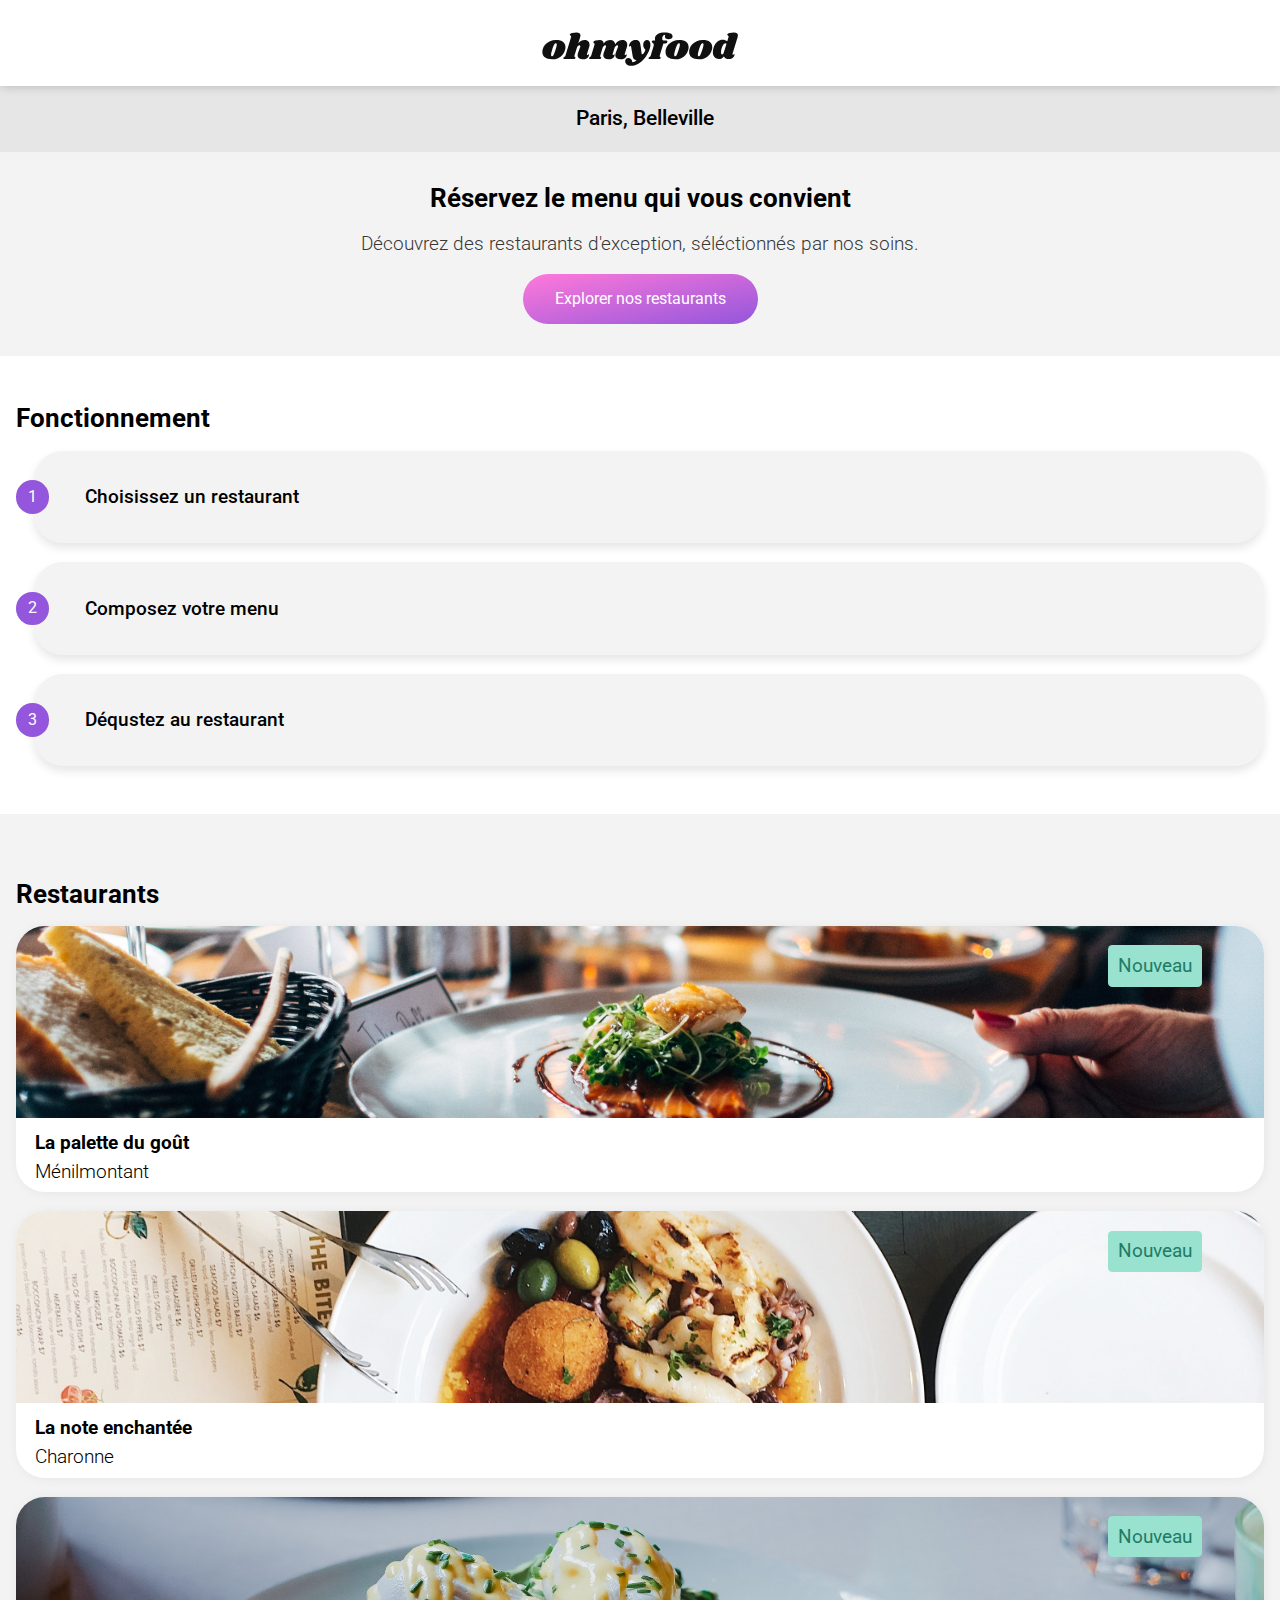
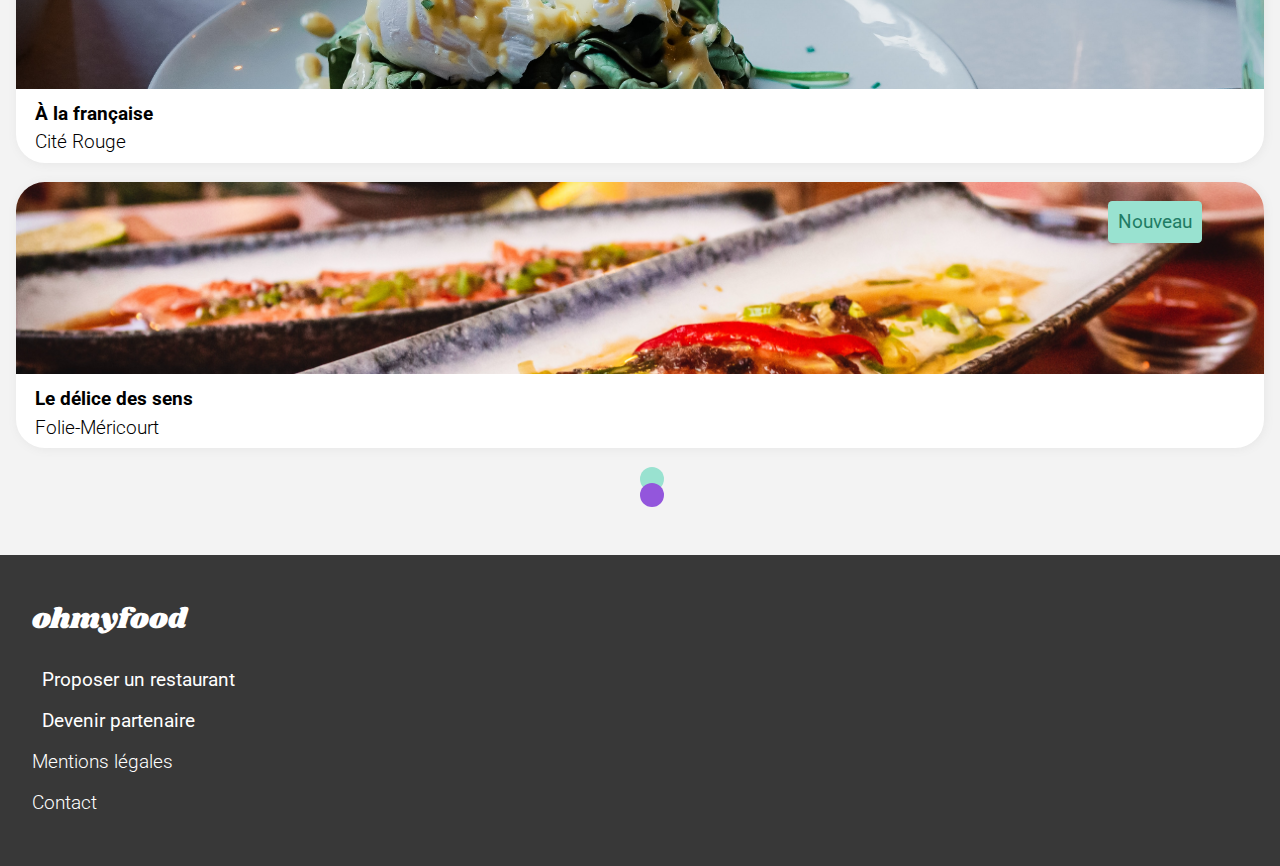
==== index.html @ eaf3c303 "initialisation du projet sur github" ====
<!DOCTYPE html>
<html lang="en">
  <head>
    <meta charset="UTF-8" />
    <meta http-equiv="X-UA-Compatible" content="IE=edge" />
    <meta name="viewport" content="width=device-width, initial-scale=1.0" />
    <title>ohmyfood</title>
    <!--==== CSS ====-->
    <link rel="stylesheet" href="./assets/css/main.css" />
    <!--==== GoogleFont ====-->
    <link
      href="https://fonts.googleapis.com/css2?family=Roboto:wght@300;400;500;700&family=Shrikhand&display=swap"
      rel="stylesheet"
    />
    <!--===== Fontawesom =====-->
    <link
      rel="stylesheet"
      href="https://use.fontawesome.com/releases/v5.15.4/css/all.css"
      integrity="sha384-DyZ88mC6Up2uqS4h/KRgHuoeGwBcD4Ng9SiP4dIRy0EXTlnuz47vAwmeGwVChigm"
      crossorigin="anonymous"
    />
  </head>
  <body>
    <header>
      <a href="index.html"
        ><img class="logo-header" src="./assets/img/ohmyfood-svg.svg" alt=""
      /></a>
    </header>
    <main class="main">
      <div class="main__location">
        <i class="fas fa-map-marker-alt"></i>
        <p>Paris, Belleville</p>
      </div>
      <div class="main__text">
        <h1>Réservez le menu qui vous convient</h1>
        <p>
          Découvrez des restaurants d'exception, séléctionnés par nos soins.
        </p>
        <button class="main__text-btn" type="button">
          Explorer nos restaurants
        </button>
      </div>
    </main>
    <section class="fonctionnement">
      <h1>Fonctionnement</h1>
      <a href="#" class="fonctionnement__lists">
        <p class="fonctionnement__lists-number">1</p>
        <div class="fonctionnement__lists-content">
          <i class="fas fa-mobile-alt"></i>
          <p>Choisissez un restaurant</p>
        </div>
      </a>
      <a href="#" class="fonctionnement__lists">
        <p class="fonctionnement__lists-number">2</p>
        <div class="fonctionnement__lists-content">
          <i class="fas fa-list-ul"></i>
          <p>Composez votre menu</p>
        </div>
      </a>
      <a href="#" class="fonctionnement__lists">
        <p class="fonctionnement__lists-number">3</p>
        <div class="fonctionnement__lists-content">
          <i class="fas fa-store"></i>
          <p>Déqustez au restaurant</p>
        </div>
      </a>
    </section>
    <section class="restaurants">
      <h1>Restaurants</h1>
      <a href="palette.html" class="restaurants__card">
        <p class="absolute">Nouveau</p>
        <img src="./assets/img/palette.jpg" alt="" />
        <div class="restaurants__card-title">
          <div class="restaurants__card-text">
            <p class="restaurant__card-title--bold">La palette du goût</p>
            <p>Ménilmontant</p>
          </div>
          <i class="far fa-heart"></i>
        </div>
      </a>
      <a href="enchantee.html" class="restaurants__card">
        <p class="absolute">Nouveau</p>
        <img src="./assets/img/enchantee.jpg" alt="" />
        <div class="restaurants__card-title">
          <div class="restaurants__card-text">
            <p class="restaurant__card-title--bold">La note enchantée</p>
            <p>Charonne</p>
          </div>
          <i class="far fa-heart"></i>
        </div>
      </a>
      <a href="francaise.html" class="restaurants__card">
        <p class="absolute">Nouveau</p>
        <img src="./assets/img/francaise.jpg" alt="" />
        <div class="restaurants__card-title">
          <div class="restaurants__card-text">
            <p class="restaurant__card-title--bold">À la française</p>
            <p>Cité Rouge</p>
          </div>
          <i class="far fa-heart"></i>
        </div>
      </a>
      <a href="delice.html" class="restaurants__card">
        <p class="absolute">Nouveau</p>
        <img src="./assets/img/delice.jpg" alt="" />
        <div class="restaurants__card-title">
          <div class="restaurants__card-text">
            <p class="restaurant__card-title--bold">Le délice des sens</p>
            <p>Folie-Méricourt</p>
          </div>
          <i class="far fa-heart"></i>
        </div>
      </a>
      <div class="loading-spinner-container">
        <div class="loading-spinner-dot1"></div>
        <div class="loading-spinner-dot2"></div>
      </div>
    </section>
    <footer>
      <!-- <img class="logo-footer" src="./img/ohmyfood-svg.svg" alt="" /> -->
      <a href="#">
        <p class="footer-logo">ohmyfood</p>
      </a>
      <ul>
        <li>
          <a href="#">
            <p><i class="fas fa-utensils"></i>Proposer un restaurant</p></a
          >
        </li>
        <li>
          <a href="#">
            <p><i class="fas fa-hands-helping"></i>Devenir partenaire</p></a
          >
        </li>
        <li>
          <a href="#"><p class="footer__light">Mentions légales</p></a>
        </li>
        <li>
          <a href="#"><p class="footer__light">Contact</p></a>
        </li>
      </ul>
    </footer>
  </body>
</html>
---- assets/css/main.css ----
/*
@include tablet {
  font-size : ...
}  
*/
/*! normalize.css v8.0.1 | MIT License | github.com/necolas/normalize.css */
/* Document
   ========================================================================== */
/**
 * 1. Correct the line height in all browsers.
 * 2. Prevent adjustments of font size after orientation changes in iOS.
 */
html {
  line-height: 1.15;
  /* 1 */
  -webkit-text-size-adjust: 100%;
  /* 2 */
  width: 100%;
  scroll-behavior: smooth;
}

/* Sections
   ========================================================================== */
/**
 * Remove the margin in all browsers.
 */
body {
  margin: 0;
  padding: 0;
  width: 100%;
  text-decoration: none;
  list-style: none;
}

/**
 * Render the `main` element consistently in IE.
 */
main {
  display: block;
}

/**
 * Correct the font size and margin on `h1` elements within `section` and
 * `article` contexts in Chrome, Firefox, and Safari.
 */
h1 {
  font-size: 1.6rem;
  font-weight: 700;
  margin: 0.67em 0;
}

p {
  font-size: 1.2rem;
}

i {
  font-size: 1.2rem;
}

/* Grouping content
   ========================================================================== */
/**
 * 1. Add the correct box sizing in Firefox.
 * 2. Show the overflow in Edge and IE.
 */
hr {
  box-sizing: content-box;
  /* 1 */
  height: 0;
  /* 1 */
  overflow: visible;
  /* 2 */
}

/**
 * 1. Correct the inheritance and scaling of font size in all browsers.
 * 2. Correct the odd `em` font sizing in all browsers.
 */
pre {
  font-family: monospace, monospace;
  /* 1 */
  font-size: 1em;
  /* 2 */
}

/* Text-level semantics
   ========================================================================== */
/**
 * Remove the gray background on active links in IE 10.
 */
a {
  background-color: transparent;
  text-decoration: none;
  list-style: none;
}

/**
 * 1. Remove the bottom border in Chrome 57-
 * 2. Add the correct text decoration in Chrome, Edge, IE, Opera, and Safari.
 */
abbr[title] {
  border-bottom: none;
  /* 1 */
  text-decoration: underline;
  /* 2 */
  text-decoration: underline dotted;
  /* 2 */
}

/**
 * Add the correct font weight in Chrome, Edge, and Safari.
 */
b,
strong {
  font-weight: bolder;
}

/**
 * 1. Correct the inheritance and scaling of font size in all browsers.
 * 2. Correct the odd `em` font sizing in all browsers.
 */
code,
kbd,
samp {
  font-family: monospace, monospace;
  /* 1 */
  font-size: 1em;
  /* 2 */
}

/**
 * Add the correct font size in all browsers.
 */
small {
  font-size: 80%;
}

/**
 * Prevent `sub` and `sup` elements from affecting the line height in
 * all browsers.
 */
sub,
sup {
  font-size: 75%;
  line-height: 0;
  position: relative;
  vertical-align: baseline;
}

sub {
  bottom: -0.25em;
}

sup {
  top: -0.5em;
}

/* Embedded content
   ========================================================================== */
/**
 * Remove the border on images inside links in IE 10.
 */
img {
  border-style: none;
  width: 100%;
}

/* Forms
   ========================================================================== */
/**
 * 1. Change the font styles in all browsers.
 * 2. Remove the margin in Firefox and Safari.
 */
button,
input,
optgroup,
select,
textarea {
  font-family: inherit;
  /* 1 */
  font-size: 100%;
  /* 1 */
  line-height: 1.15;
  /* 1 */
  margin: 0;
  /* 2 */
}

/**
 * Show the overflow in IE.
 * 1. Show the overflow in Edge.
 */
button,
input {
  /* 1 */
  overflow: visible;
}

/**
 * Remove the inheritance of text transform in Edge, Firefox, and IE.
 * 1. Remove the inheritance of text transform in Firefox.
 */
button,
select {
  /* 1 */
  text-transform: none;
}

/**
 * Correct the inability to style clickable types in iOS and Safari.
 */
button,
[type=button],
[type=reset],
[type=submit] {
  -webkit-appearance: button;
}

/**
 * Remove the inner border and padding in Firefox.
 */
button::-moz-focus-inner,
[type=button]::-moz-focus-inner,
[type=reset]::-moz-focus-inner,
[type=submit]::-moz-focus-inner {
  border-style: none;
  padding: 0;
}

/**
 * Restore the focus styles unset by the previous rule.
 */
button:-moz-focusring,
[type=button]:-moz-focusring,
[type=reset]:-moz-focusring,
[type=submit]:-moz-focusring {
  outline: 1px dotted ButtonText;
}

/**
 * Correct the padding in Firefox.
 */
fieldset {
  padding: 0.35em 0.75em 0.625em;
}

/**
 * 1. Correct the text wrapping in Edge and IE.
 * 2. Correct the color inheritance from `fieldset` elements in IE.
 * 3. Remove the padding so developers are not caught out when they zero out
 *    `fieldset` elements in all browsers.
 */
legend {
  box-sizing: border-box;
  /* 1 */
  color: inherit;
  /* 2 */
  display: table;
  /* 1 */
  max-width: 100%;
  /* 1 */
  padding: 0;
  /* 3 */
  white-space: normal;
  /* 1 */
}

/**
 * Add the correct vertical alignment in Chrome, Firefox, and Opera.
 */
progress {
  vertical-align: baseline;
}

/**
 * Remove the default vertical scrollbar in IE 10+.
 */
textarea {
  overflow: auto;
}

/**
 * 1. Add the correct box sizing in IE 10.
 * 2. Remove the padding in IE 10.
 */
[type=checkbox],
[type=radio] {
  box-sizing: border-box;
  /* 1 */
  padding: 0;
  /* 2 */
}

/**
 * Correct the cursor style of increment and decrement buttons in Chrome.
 */
[type=number]::-webkit-inner-spin-button,
[type=number]::-webkit-outer-spin-button {
  height: auto;
}

/**
 * 1. Correct the odd appearance in Chrome and Safari.
 * 2. Correct the outline style in Safari.
 */
[type=search] {
  -webkit-appearance: textfield;
  /* 1 */
  outline-offset: -2px;
  /* 2 */
}

/**
 * Remove the inner padding in Chrome and Safari on macOS.
 */
[type=search]::-webkit-search-decoration {
  -webkit-appearance: none;
}

/**
 * 1. Correct the inability to style clickable types in iOS and Safari.
 * 2. Change font properties to `inherit` in Safari.
 */
::-webkit-file-upload-button {
  -webkit-appearance: button;
  /* 1 */
  font: inherit;
  /* 2 */
}

/* Interactive
   ========================================================================== */
/*
 * Add the correct display in Edge, IE 10+, and Firefox.
 */
details {
  display: block;
}

/*
 * Add the correct display in all browsers.
 */
summary {
  display: list-item;
}

/* Misc
   ========================================================================== */
/**
 * Add the correct display in IE 10+.
 */
template {
  display: none;
}

/**
 * Add the correct display in IE 10.
 */
[hidden] {
  display: none;
}

footer {
  background-color: #383838;
  padding: 2rem;
}
footer .footer-logo {
  color: #fff;
  font-family: "Shrikhand", cursive;
  font-size: 1.8rem;
  padding: 1rem 0;
  margin: 0;
}
footer ul {
  list-style: none;
  padding-left: 0;
}
footer ul li {
  color: #fff;
  display: flex;
  align-items: center;
  margin-bottom: 1.2rem;
}
footer ul li i,
footer ul li p {
  color: #fff;
  margin: 0;
}
footer ul li i {
  margin-right: 0.6rem;
  font-size: 1rem;
}

.footer__light {
  font-weight: 300;
}

header {
  position: relative;
  text-align: center;
  padding: 2rem 0 1rem;
  box-shadow: 1px 0px 10px #b2b2b2;
  z-index: 1;
}
header img {
  width: auto;
}
header a {
  align-items: center;
}
header a i {
  float: left;
  margin: 0 1.2rem;
}

* {
  font-family: "Roboto", sans-serif;
  font-size: 1rem;
  font-weight: 400;
  color: #000;
}

.main {
  margin: 0 0 1.2rem;
}
.main__location {
  display: flex;
  background-color: #e6e6e6;
  align-items: center;
  text-align: center;
  justify-content: center;
}
.main__location i {
  font-size: 1.3rem;
  margin-right: 0.6rem;
}
.main__location p {
  font-size: 1.3rem;
  font-weight: 500;
}
.main__text {
  background-color: #f3f3f3;
  padding: 2rem;
  text-align: center;
}
.main__text h1 {
  margin: 0 2rem;
}
.main__text p {
  color: #383838;
  font-weight: 300;
}
.main__text-btn {
  background: linear-gradient(to bottom right, #ff79da, #9356dc);
  border-radius: 1.8rem;
  padding: 1rem 2rem;
  border: none;
  color: #fff;
}
.main__text-btn:hover {
  cursor: pointer;
  opacity: 0.8;
  box-shadow: 1px 1px 10px #b2b2b2;
  transition: all 0.2s ease;
}

.fonctionnement {
  margin: 3rem 1rem;
}
.fonctionnement__lists {
  display: flex;
  align-items: center;
  width: 100%;
  margin-bottom: 1.2rem;
}
.fonctionnement__lists:hover .fonctionnement__lists-content {
  transition: all 0.5s ease;
  background-color: rgba(147, 86, 220, 0.1);
}
.fonctionnement__lists:hover .fonctionnement__lists-content i {
  color: #9356dc;
  transition: all 0.5s ease;
}
.fonctionnement__lists-number {
  background-color: #9356dc;
  padding: 0.6rem;
  border-radius: 50%;
  color: #fff;
  font-size: 1rem;
  width: 0.9rem;
  height: 0.9rem;
  display: flex;
  align-items: center;
  justify-content: center;
}
.fonctionnement__lists-content {
  display: flex;
  width: 100%;
  align-items: center;
  background-color: #f3f3f3;
  box-shadow: 0px 5px 10px #e6e6e6;
  padding: 1rem 2rem;
  border-radius: 1.8rem;
  margin-left: -15px;
  z-index: -1;
}
.fonctionnement__lists-content i {
  margin-right: 1.2rem;
  color: #838383;
}
.fonctionnement__lists-content p {
  font-weight: 500;
}

.restaurants {
  background-color: #f3f3f3;
  padding: 3rem 1rem;
}
.restaurants__card {
  position: relative;
  background-color: #fff;
  border-radius: 1.8rem;
  display: inline-block;
  margin-bottom: 1.2rem;
  box-shadow: 1px 1px 10px #e6e6e6;
  width: 100%;
}
.restaurants__card img {
  border-radius: 1.8rem 1.8rem 0 0;
  height: 12rem;
  width: 100%;
  object-fit: cover;
}
.restaurants__card .absolute {
  position: absolute;
  right: 5%;
  background-color: #99e2d0;
  color: #1f7c65;
  padding: 0.6rem;
  border-radius: 0.2666666667rem;
}
.restaurants__card:hover {
  box-shadow: 1px 1px 10px #b2b2b2;
  transition: all 0.5s ease;
}
.restaurants__card-title {
  display: flex;
  align-items: center;
  justify-content: space-between;
  margin: 0 1.2rem;
}
.restaurants__card-title p {
  margin: 0.4rem 0 0.6rem;
  font-weight: 300;
}
.restaurants__card-title i {
  color: #383838;
  -webkit-transition: all ease 0.5s;
  -moz-transition: all ease 0.5s;
  transition: all ease 0.5s;
  box-shadow: inset 0 0 0 0 linear-gradient(to top, #ff79da 10%, #9356dc 90%);
  font-size: 1.3rem;
}

.loading-spinner-container {
  margin: auto;
  width: 40px;
  height: 40px;
  position: relative;
  text-align: center;
  justify-content: center;
  -webkit-animation: sk-rotate 2s infinite linear;
  animation: sk-rotate 2s infinite linear;
}

.loading-spinner-dot1,
.loading-spinner-dot2 {
  width: 60%;
  height: 60%;
  display: inline-block;
  position: absolute;
  top: 0;
  border-radius: 100%;
  -webkit-animation: sk-bouce 2s infinite ease-in-out;
  animation: sk-bounce 2s infinite ease-in-out;
}

.loading-spinner-dot1 {
  background-color: #99e2d0;
}

.loading-spinner-dot2 {
  background-color: #9356dc;
  top: auto;
  bottom: 0;
  -webkit-animation-delay: -1s;
  animation-delay: -1s;
}

@-webkit-keyframes sk-rotate {
  100% {
    -webkit-transform: rotate(360deg);
  }
}
@keyframes sk-rotate {
  100% {
    transform: rotate(360deg);
    -webkit-transform: rotate(360deg);
  }
}
@-webkit-keyframes sk-bounce {
  0%, 100% {
    -webkit-transform: scale(0);
  }
  50% {
    -webkit-transform: scale(1);
  }
}
@keyframes sk-bounce {
  0%, 100% {
    transform: scale(0);
    -webkit-transform: scale(0);
  }
  50% {
    transform: scale(1);
    -webkit-transform: scale(1);
  }
}
.restaurants > .restaurants__card > .restaurants__card-title > .restaurants__card-text > .restaurant__card-title--bold {
  font-weight: 700;
  margin: 0.6rem 0 0;
}

.main-img {
  position: relative;
  z-index: -1;
  object-fit: cover;
  height: 270px;
  object-position: 0% 100%;
}

#enchantee-img {
  object-position: 0% 45%;
}

.menu {
  margin-top: -50px;
  background-color: #f3f3f3;
  border-radius: 50px 50px 0 0;
  padding: 0.6rem;
}
.menu__title {
  display: flex;
  align-items: center;
  justify-content: space-between;
  margin: 0 1rem;
}
.menu__title h1 {
  font-family: "Shrikhand", cursive;
  font-size: 1.8rem;
}
.menu__title i {
  font-size: 1.3rem;
}
.menu__card-title {
  font-size: 1.2rem;
  font-weight: 300;
  margin: 1rem 0;
  border-bottom: 4px solid #99e2d0;
  padding-bottom: 0.4rem;
  width: 65px;
}

.menu__card-list {
  margin-bottom: 3rem;
}
.menu__card-list a {
  background-color: #fff;
  display: inline-block;
  box-shadow: 1px 1px 10px #e6e6e6;
  margin-bottom: 1.2rem;
  display: flex;
  align-items: last baseline;
  justify-content: space-between;
  padding: 0.6rem 1.2rem 0.6rem 0.6rem;
  border-radius: 20px;
}
.menu__card-list a:hover {
  box-shadow: 1px 1px 10px #b2b2b2;
  transition: all 0.5s ease-in;
}
.menu__card-list a .price {
  font-size: 1.1rem;
  font-weight: 700;
}
.menu__card-list a .menu__card-list-text p {
  margin: 0.4rem 0 0 0;
}
.menu__card-list a .menu__card-list-text .strong {
  font-weight: 500;
}
.menu__card-list a .menu__card-list-text .light {
  font-weight: 300;
  font-size: 1.1rem;
}
.menu__card-list a p {
  margin: 0.6rem 0;
}

.menu form {
  display: flex;
  justify-content: center;
  text-align: center;
  margin: 1.2rem 0;
}
.menu form button {
  background: linear-gradient(to bottom right, #ff79da, #9356dc);
  border-radius: 1.8rem;
  padding: 1rem 2rem;
  border: none;
  color: #fff;
}
.menu form button:hover {
  cursor: pointer;
  opacity: 0.8;
  box-shadow: 1px 1px 10px #b2b2b2;
  transition: all 0.2s ease;
}

/*# sourceMappingURL=main.css.map */
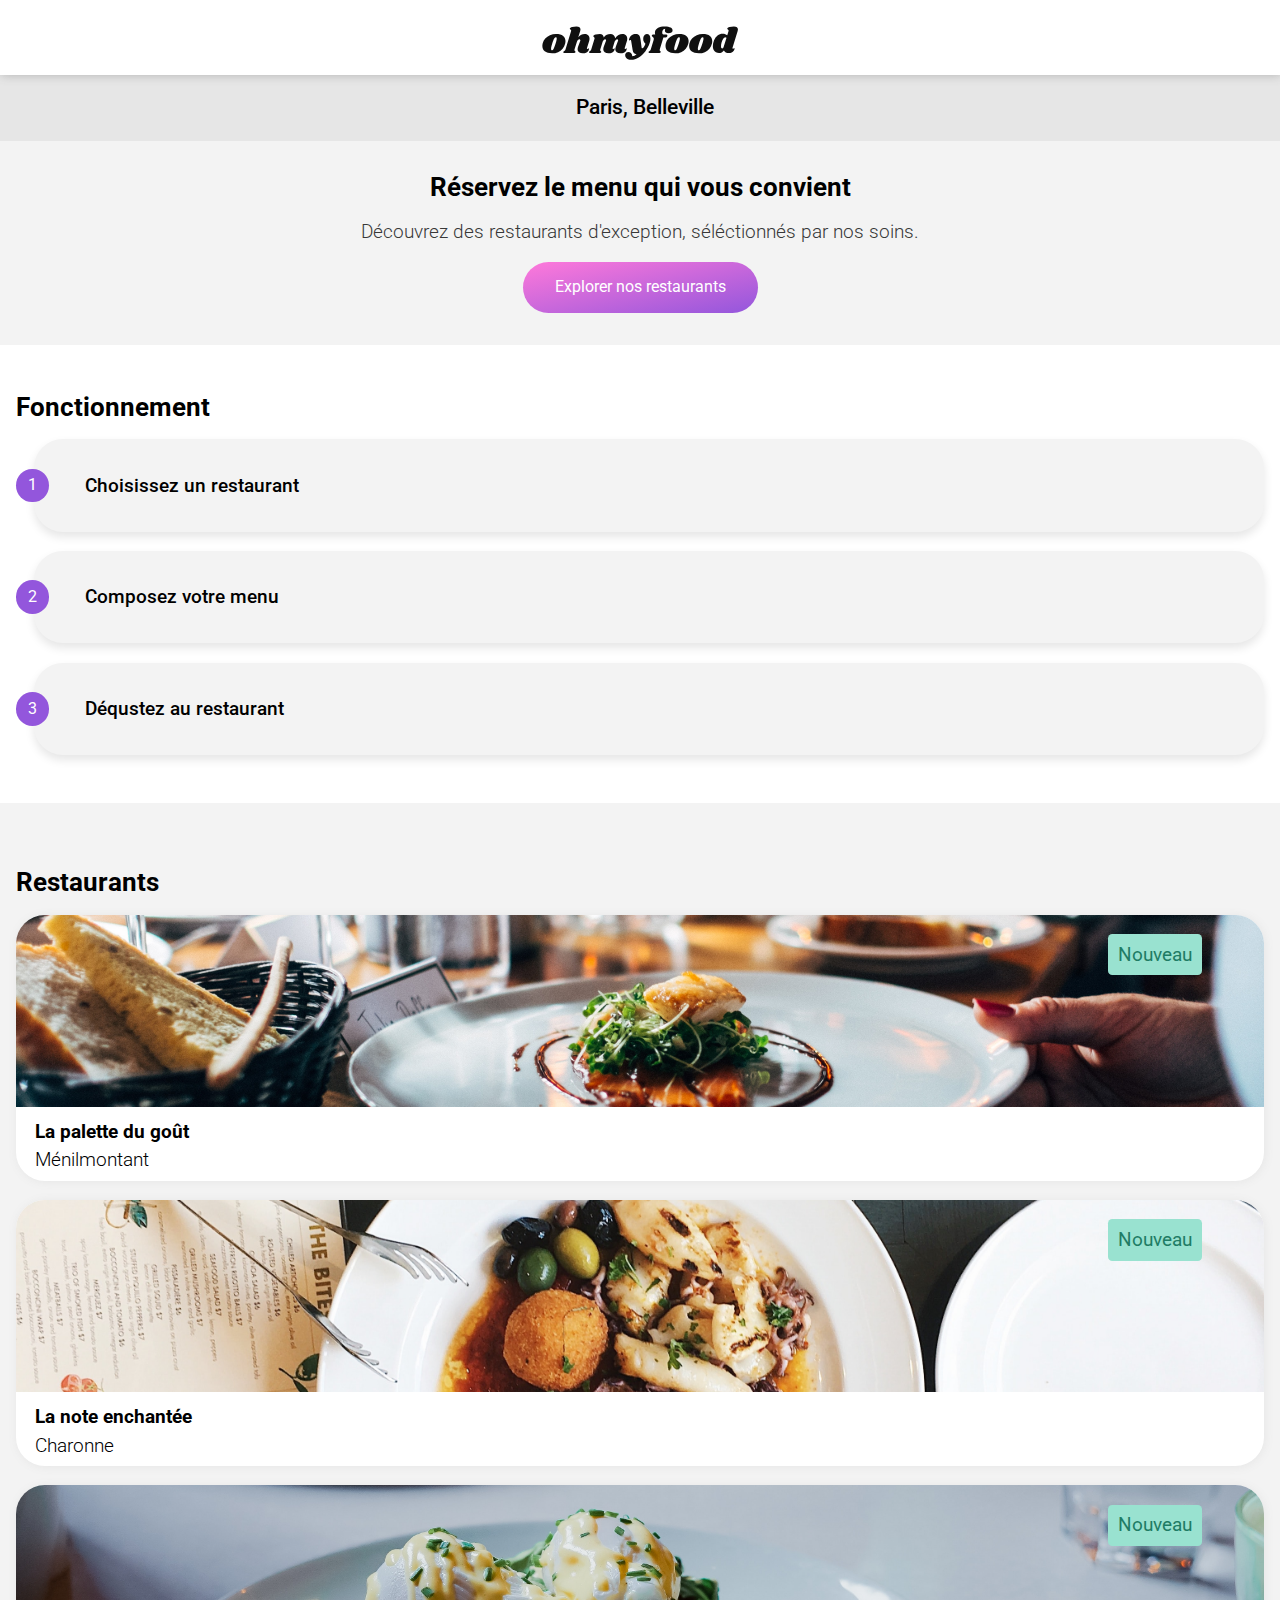
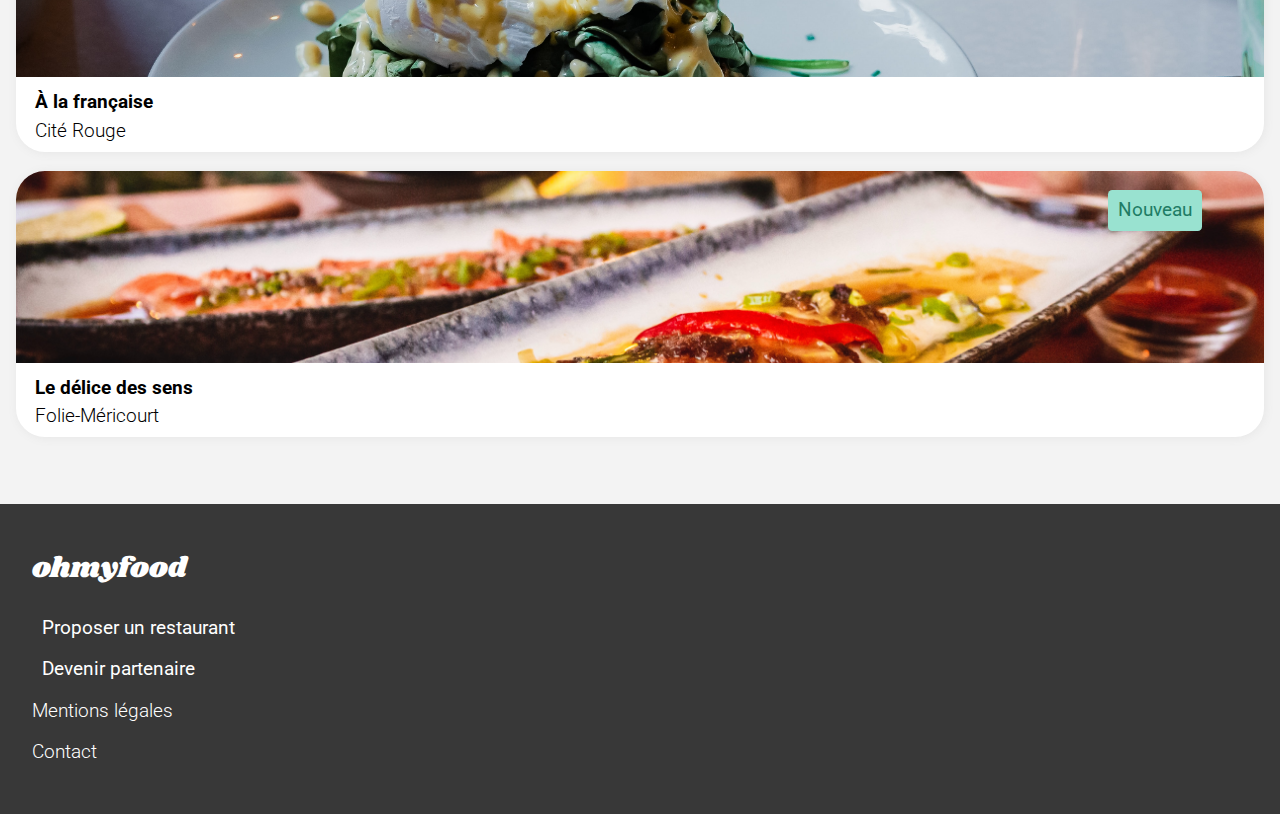
==== commit 411cc9a2: "added loading-spinner and animation" ====
--- a/index.html
+++ b/index.html
@@ -21,124 +21,139 @@
     />
   </head>
   <body>
-    <header>
-      <a href="index.html"
-        ><img class="logo-header" src="./assets/img/ohmyfood-svg.svg" alt=""
-      /></a>
-    </header>
-    <main class="main">
-      <div class="main__location">
-        <i class="fas fa-map-marker-alt"></i>
-        <p>Paris, Belleville</p>
+    <!-- <div class="loading-spinner-none"> -->
+    <!-- </div> -->
+    <div class="loading-spinner">
+      <div class="loading-spinner-wrapper">
+        <div class="loading-spinner-container">
+          <div class="loading-spinner-dot1"></div>
+          <div class="loading-spinner-dot2"></div>
+        </div>
       </div>
-      <div class="main__text">
-        <h1>Réservez le menu qui vous convient</h1>
-        <p>
-          Découvrez des restaurants d'exception, séléctionnés par nos soins.
-        </p>
-        <button class="main__text-btn" type="button">
-          Explorer nos restaurants
-        </button>
-      </div>
-    </main>
-    <section class="fonctionnement">
-      <h1>Fonctionnement</h1>
-      <a href="#" class="fonctionnement__lists">
-        <p class="fonctionnement__lists-number">1</p>
-        <div class="fonctionnement__lists-content">
-          <i class="fas fa-mobile-alt"></i>
-          <p>Choisissez un restaurant</p>
+      <header>
+        <a href="index.html" class="header__logo">
+          <img src="./assets/img/ohmyfood-svg.svg" alt="" />
+        </a>
+      </header>
+      <main class="main">
+        <div class="main__location">
+          <i class="fas fa-map-marker-alt"></i>
+          <p>Paris, Belleville</p>
         </div>
-      </a>
-      <a href="#" class="fonctionnement__lists">
-        <p class="fonctionnement__lists-number">2</p>
-        <div class="fonctionnement__lists-content">
-          <i class="fas fa-list-ul"></i>
-          <p>Composez votre menu</p>
+        <div class="main__text">
+          <h1>Réservez le menu qui vous convient</h1>
+          <p>
+            Découvrez des restaurants d'exception, séléctionnés par nos soins.
+          </p>
+          <button class="main__text-btn" type="button">
+            Explorer nos restaurants
+          </button>
         </div>
-      </a>
-      <a href="#" class="fonctionnement__lists">
-        <p class="fonctionnement__lists-number">3</p>
-        <div class="fonctionnement__lists-content">
-          <i class="fas fa-store"></i>
-          <p>Déqustez au restaurant</p>
-        </div>
-      </a>
-    </section>
-    <section class="restaurants">
-      <h1>Restaurants</h1>
-      <a href="palette.html" class="restaurants__card">
-        <p class="absolute">Nouveau</p>
-        <img src="./assets/img/palette.jpg" alt="" />
-        <div class="restaurants__card-title">
-          <div class="restaurants__card-text">
-            <p class="restaurant__card-title--bold">La palette du goût</p>
-            <p>Ménilmontant</p>
+      </main>
+      <section class="fonctionnement">
+        <h1>Fonctionnement</h1>
+        <a href="#" class="fonctionnement__lists">
+          <p class="fonctionnement__lists-number">1</p>
+          <div class="fonctionnement__lists-content">
+            <i class="fas fa-mobile-alt"></i>
+            <p>Choisissez un restaurant</p>
           </div>
-          <i class="far fa-heart"></i>
-        </div>
-      </a>
-      <a href="enchantee.html" class="restaurants__card">
-        <p class="absolute">Nouveau</p>
-        <img src="./assets/img/enchantee.jpg" alt="" />
-        <div class="restaurants__card-title">
-          <div class="restaurants__card-text">
-            <p class="restaurant__card-title--bold">La note enchantée</p>
-            <p>Charonne</p>
+        </a>
+        <a href="#" class="fonctionnement__lists">
+          <p class="fonctionnement__lists-number">2</p>
+          <div class="fonctionnement__lists-content">
+            <i class="fas fa-list-ul"></i>
+            <p>Composez votre menu</p>
           </div>
-          <i class="far fa-heart"></i>
-        </div>
-      </a>
-      <a href="francaise.html" class="restaurants__card">
-        <p class="absolute">Nouveau</p>
-        <img src="./assets/img/francaise.jpg" alt="" />
-        <div class="restaurants__card-title">
-          <div class="restaurants__card-text">
-            <p class="restaurant__card-title--bold">À la française</p>
-            <p>Cité Rouge</p>
+        </a>
+        <a href="#" class="fonctionnement__lists">
+          <p class="fonctionnement__lists-number">3</p>
+          <div class="fonctionnement__lists-content">
+            <i class="fas fa-store"></i>
+            <p>Déqustez au restaurant</p>
           </div>
-          <i class="far fa-heart"></i>
-        </div>
-      </a>
-      <a href="delice.html" class="restaurants__card">
-        <p class="absolute">Nouveau</p>
-        <img src="./assets/img/delice.jpg" alt="" />
-        <div class="restaurants__card-title">
-          <div class="restaurants__card-text">
-            <p class="restaurant__card-title--bold">Le délice des sens</p>
-            <p>Folie-Méricourt</p>
+        </a>
+      </section>
+      <section class="restaurants">
+        <h1>Restaurants</h1>
+        <a href="palette.html" class="restaurants__card">
+          <p class="absolute">Nouveau</p>
+          <img src="./assets/img/palette.jpg" alt="" />
+          <div class="restaurants__card-title">
+            <div class="restaurants__card-text">
+              <p class="restaurant__card-title--bold">La palette du goût</p>
+              <p>Ménilmontant</p>
+            </div>
+            <button class="icon-heart">
+              <i class="far fa-heart empty"></i>
+              <i class="fas fa-heart full"></i>
+              <!-- <img
+                src="./assets/icons/heart-regular.svg"
+                class="empty"
+                alt=""
+              />
+              <img src="./assets/icons/heart-solid.svg" class="full" alt="" /> -->
+            </button>
           </div>
-          <i class="far fa-heart"></i>
-        </div>
-      </a>
-      <div class="loading-spinner-container">
-        <div class="loading-spinner-dot1"></div>
-        <div class="loading-spinner-dot2"></div>
-      </div>
-    </section>
-    <footer>
-      <!-- <img class="logo-footer" src="./img/ohmyfood-svg.svg" alt="" /> -->
-      <a href="#">
-        <p class="footer-logo">ohmyfood</p>
-      </a>
-      <ul>
-        <li>
-          <a href="#">
-            <p><i class="fas fa-utensils"></i>Proposer un restaurant</p></a
-          >
-        </li>
-        <li>
-          <a href="#">
-            <p><i class="fas fa-hands-helping"></i>Devenir partenaire</p></a
-          >
-        </li>
-        <li>
-          <a href="#"><p class="footer__light">Mentions légales</p></a>
-        </li>
-        <li>
-          <a href="#"><p class="footer__light">Contact</p></a>
-        </li>
-      </ul>
-    </footer>
+        </a>
+        <a href="enchantee.html" class="restaurants__card">
+          <p class="absolute">Nouveau</p>
+          <img src="./assets/img/enchantee.jpg" alt="" />
+          <div class="restaurants__card-title">
+            <div class="restaurants__card-text">
+              <p class="restaurant__card-title--bold">La note enchantée</p>
+              <p>Charonne</p>
+            </div>
+            <i class="far fa-heart"></i>
+          </div>
+        </a>
+        <a href="francaise.html" class="restaurants__card">
+          <p class="absolute">Nouveau</p>
+          <img src="./assets/img/francaise.jpg" alt="" />
+          <div class="restaurants__card-title">
+            <div class="restaurants__card-text">
+              <p class="restaurant__card-title--bold">À la française</p>
+              <p>Cité Rouge</p>
+            </div>
+            <i class="far fa-heart"></i>
+          </div>
+        </a>
+        <a href="delice.html" class="restaurants__card">
+          <p class="absolute">Nouveau</p>
+          <img src="./assets/img/delice.jpg" alt="" />
+          <div class="restaurants__card-title">
+            <div class="restaurants__card-text">
+              <p class="restaurant__card-title--bold">Le délice des sens</p>
+              <p>Folie-Méricourt</p>
+            </div>
+            <i class="far fa-heart"></i>
+          </div>
+        </a>
+      </section>
+      <footer>
+        <!-- <img class="logo-footer" src="./img/ohmyfood-svg.svg" alt="" /> -->
+        <a href="#">
+          <p class="footer-logo">ohmyfood</p>
+        </a>
+        <ul>
+          <li>
+            <a href="#">
+              <p><i class="fas fa-utensils"></i>Proposer un restaurant</p></a
+            >
+          </li>
+          <li>
+            <a href="#">
+              <p><i class="fas fa-hands-helping"></i>Devenir partenaire</p></a
+            >
+          </li>
+          <li>
+            <a href="#"><p class="footer__light">Mentions légales</p></a>
+          </li>
+          <li>
+            <a href="#"><p class="footer__light">Contact</p></a>
+          </li>
+        </ul>
+      </footer>
+    </div>
   </body>
 </html>
--- a/assets/css/main.css
+++ b/assets/css/main.css
@@ -3,6 +3,13 @@
   font-size : ...
 }  
 */
+* {
+  font-family: "Roboto", sans-serif;
+  font-size: 1rem;
+  font-weight: 400;
+  color: #000;
+}
+
 /*! normalize.css v8.0.1 | MIT License | github.com/necolas/normalize.css */
 /* Document
    ========================================================================== */
@@ -396,32 +403,136 @@
 }
 
 header {
+  display: flex;
   position: relative;
-  text-align: center;
+  justify-content: center;
+  align-items: center;
   padding: 2rem 0 1rem;
   box-shadow: 1px 0px 10px #b2b2b2;
-  z-index: 1;
+  height: 27px;
+}
+header .header__logo {
+  position: absolute;
 }
 header img {
   width: auto;
 }
 header a {
-  align-items: center;
-}
-header a i {
-  float: left;
   margin: 0 1.2rem;
 }
-
-* {
-  font-family: "Roboto", sans-serif;
-  font-size: 1rem;
-  font-weight: 400;
-  color: #000;
-}
-
+header .header-icon {
+  position: absolute;
+  margin-right: 92vw;
+}
+
+.loading-spinner {
+  height: 100vh;
+  width: 100vw;
+  background: rgba(0, 0, 0, 0);
+  animation: 3s none opacity-bg;
+  position: absolute;
+}
+
+@keyframes opacity-bg {
+  5%, 50%, 80% {
+    background: rgba(0, 0, 0, 0.4);
+    overflow: hidden;
+  }
+  0%, 100% {
+    background: rgba(0, 0, 0, 0);
+  }
+}
+.loading-spinner-wrapper {
+  display: flex;
+  justify-content: center;
+}
+
+.loading-spinner-container {
+  margin: auto;
+  width: 40px;
+  height: 40px;
+  top: 50%;
+  position: absolute;
+  display: flex;
+  text-align: center;
+  justify-content: center;
+  align-items: center;
+  -webkit-animation: 3s none sk-rotate;
+  animation: 3s none sk-rotate, 3s none opacity-spinner;
+  opacity: 0;
+}
+
+@keyframes opacity-spinner {
+  0%, 50%, 80% {
+    opacity: 1;
+  }
+  100% {
+    opacity: 0;
+  }
+}
+.loading-spinner-dot1,
+.loading-spinner-dot2 {
+  width: 60%;
+  height: 60%;
+  display: inline-block;
+  position: absolute;
+  top: 0;
+  border-radius: 100%;
+  -webkit-animation: 2s ease-in-out infinite sk-bouce;
+  animation: 2s ease-in-out infinite sk-bounce;
+}
+
+.loading-spinner-dot1 {
+  background-color: #99e2d0;
+}
+
+.loading-spinner-dot2 {
+  background-color: #9356dc;
+  top: auto;
+  bottom: 0;
+  -webkit-animation-delay: -1s;
+  animation-delay: -1s;
+}
+
+@-webkit-keyframes sk-rotate {
+  100% {
+    -webkit-transform: rotate(360deg);
+  }
+}
+@keyframes sk-rotate {
+  100% {
+    transform: rotate(360deg);
+    -webkit-transform: rotate(360deg);
+  }
+}
+@-webkit-keyframes sk-bounce {
+  0%, 100% {
+    -webkit-transform: scale(0);
+  }
+  50% {
+    -webkit-transform: scale(1);
+  }
+}
+@keyframes sk-bounce {
+  0%, 100% {
+    transform: scale(0);
+    -webkit-transform: scale(0);
+  }
+  50% {
+    transform: scale(1);
+    -webkit-transform: scale(1);
+  }
+}
+@keyframes z-index {
+  0%, 50%, 85% {
+    position: relative;
+    z-index: -1;
+  }
+}
 .main {
   margin: 0 0 1.2rem;
+  display: inline;
+  animation: z-index 3s;
 }
 .main__location {
   display: flex;
@@ -466,6 +577,7 @@
 
 .fonctionnement {
   margin: 3rem 1rem;
+  animation: z-index 3s;
 }
 .fonctionnement__lists {
   display: flex;
@@ -486,6 +598,7 @@
   padding: 0.6rem;
   border-radius: 50%;
   color: #fff;
+  z-index: 0;
   font-size: 1rem;
   width: 0.9rem;
   height: 0.9rem;
@@ -502,7 +615,6 @@
   padding: 1rem 2rem;
   border-radius: 1.8rem;
   margin-left: -15px;
-  z-index: -1;
 }
 .fonctionnement__lists-content i {
   margin-right: 1.2rem;
@@ -515,6 +627,8 @@
 .restaurants {
   background-color: #f3f3f3;
   padding: 3rem 1rem;
+  position: relative;
+  z-index: -1;
 }
 .restaurants__card {
   position: relative;
@@ -543,6 +657,7 @@
   box-shadow: 1px 1px 10px #b2b2b2;
   transition: all 0.5s ease;
 }
+
 .restaurants__card-title {
   display: flex;
   align-items: center;
@@ -553,77 +668,52 @@
   margin: 0.4rem 0 0.6rem;
   font-weight: 300;
 }
-.restaurants__card-title i {
-  color: #383838;
-  -webkit-transition: all ease 0.5s;
-  -moz-transition: all ease 0.5s;
-  transition: all ease 0.5s;
-  box-shadow: inset 0 0 0 0 linear-gradient(to top, #ff79da 10%, #9356dc 90%);
+.restaurants__card-title button {
+  border: none;
+  background: none;
+  width: 3rem;
+  height: 3rem;
+  cursor: pointer;
+}
+.restaurants__card-title button i {
   font-size: 1.3rem;
 }
-
-.loading-spinner-container {
-  margin: auto;
-  width: 40px;
-  height: 40px;
-  position: relative;
-  text-align: center;
-  justify-content: center;
-  -webkit-animation: sk-rotate 2s infinite linear;
-  animation: sk-rotate 2s infinite linear;
-}
-
-.loading-spinner-dot1,
-.loading-spinner-dot2 {
-  width: 60%;
-  height: 60%;
-  display: inline-block;
-  position: absolute;
-  top: 0;
-  border-radius: 100%;
-  -webkit-animation: sk-bouce 2s infinite ease-in-out;
-  animation: sk-bounce 2s infinite ease-in-out;
-}
-
-.loading-spinner-dot1 {
-  background-color: #99e2d0;
-}
-
-.loading-spinner-dot2 {
-  background-color: #9356dc;
-  top: auto;
-  bottom: 0;
-  -webkit-animation-delay: -1s;
-  animation-delay: -1s;
-}
-
-@-webkit-keyframes sk-rotate {
+.restaurants__card-title button .full,
+.restaurants__card-title button .empty {
+  width: 1.3rem;
+  height: 1.3rem;
+  border-radius: 0;
+}
+.restaurants__card-title button .full {
+  display: none;
+  background: linear-gradient(to top, #ff79da, #9356dc);
+  background-clip: text;
+}
+.restaurants__card-title button:hover .empty {
+  display: none;
+}
+.restaurants__card-title button:hover > .full {
+  display: inline;
+  animation: fill-icon 0.5s ease-in;
+}
+
+@keyframes fill-icon-translate {
+  0% {
+    background: linear-gradient(to top, #ff79da, #9356dc);
+    background-clip: text;
+  }
   100% {
-    -webkit-transform: rotate(360deg);
-  }
-}
-@keyframes sk-rotate {
-  100% {
-    transform: rotate(360deg);
-    -webkit-transform: rotate(360deg);
-  }
-}
-@-webkit-keyframes sk-bounce {
-  0%, 100% {
-    -webkit-transform: scale(0);
-  }
-  50% {
-    -webkit-transform: scale(1);
-  }
-}
-@keyframes sk-bounce {
-  0%, 100% {
-    transform: scale(0);
-    -webkit-transform: scale(0);
-  }
-  50% {
-    transform: scale(1);
-    -webkit-transform: scale(1);
+    background: linear-gradient(to top, #ff79da, #9356dc);
+    background-clip: text;
+  }
+}
+@keyframes fill-icon {
+  0% {
+    color: transparent;
+  }
+  80%, 100% {
+    background: linear-gradient(to top, #ff79da, #9356dc);
+    background-clip: text;
   }
 }
 .restaurants > .restaurants__card > .restaurants__card-title > .restaurants__card-text > .restaurant__card-title--bold {
@@ -647,7 +737,7 @@
   margin-top: -50px;
   background-color: #f3f3f3;
   border-radius: 50px 50px 0 0;
-  padding: 0.6rem;
+  padding: 1.2rem;
 }
 .menu__title {
   display: flex;
@@ -670,29 +760,85 @@
   padding-bottom: 0.4rem;
   width: 65px;
 }
+.menu__card-list {
+  width: 100%;
+}
 
 .menu__card-list {
   margin-bottom: 3rem;
 }
+.menu__card-list-text {
+  width: 71vw;
+}
+.menu__card-list-text p {
+  overflow: hidden;
+  text-overflow: ellipsis;
+  white-space: nowrap;
+}
 .menu__card-list a {
   background-color: #fff;
-  display: inline-block;
   box-shadow: 1px 1px 10px #e6e6e6;
   margin-bottom: 1.2rem;
   display: flex;
-  align-items: last baseline;
   justify-content: space-between;
-  padding: 0.6rem 1.2rem 0.6rem 0.6rem;
+  align-items: center;
   border-radius: 20px;
+}
+.menu__card-list a .juscon {
+  justify-content: space-between;
+  display: flex;
+  align-items: center;
+  width: 100%;
+}
+.menu__card-list a .price {
+  padding-right: 1.2rem;
 }
 .menu__card-list a:hover {
   box-shadow: 1px 1px 10px #b2b2b2;
+  overflow: hidden;
   transition: all 0.5s ease-in;
+}
+.menu__card-list a:hover .juscon .menu__card-list-text {
+  width: 55vw;
+}
+.menu__card-list a:hover .animation {
+  display: inline-block;
+  background-color: #99e2d0;
+  padding: 1.74rem 1.2rem;
+  border-radius: 0 20px 20px 0;
+  animation: slidein 0.5s;
+}
+.menu__card-list a:hover .animation > i {
+  color: #fff;
+  animation: rotate 0.5s;
+}
+@keyframes slidein {
+  from {
+    margin-right: -10%;
+  }
+  to {
+    margin-right: 0%;
+  }
+}
+@keyframes rotate {
+  0% {
+    transform: rotate(0deg);
+  }
+  100% {
+    transform: rotate(360deg);
+  }
+}
+.menu__card-list a .menu__card-list {
+  align-items: last baseline;
+  display: flex;
 }
 .menu__card-list a .price {
   font-size: 1.1rem;
   font-weight: 700;
 }
+.menu__card-list a .menu__card-list-text {
+  padding: 0.6rem 1.2rem 0.6rem 0.6rem;
+}
 .menu__card-list a .menu__card-list-text p {
   margin: 0.4rem 0 0 0;
 }
@@ -705,6 +851,10 @@
 }
 .menu__card-list a p {
   margin: 0.6rem 0;
+}
+
+.menu__card-list a .animation {
+  display: none;
 }
 
 .menu form {
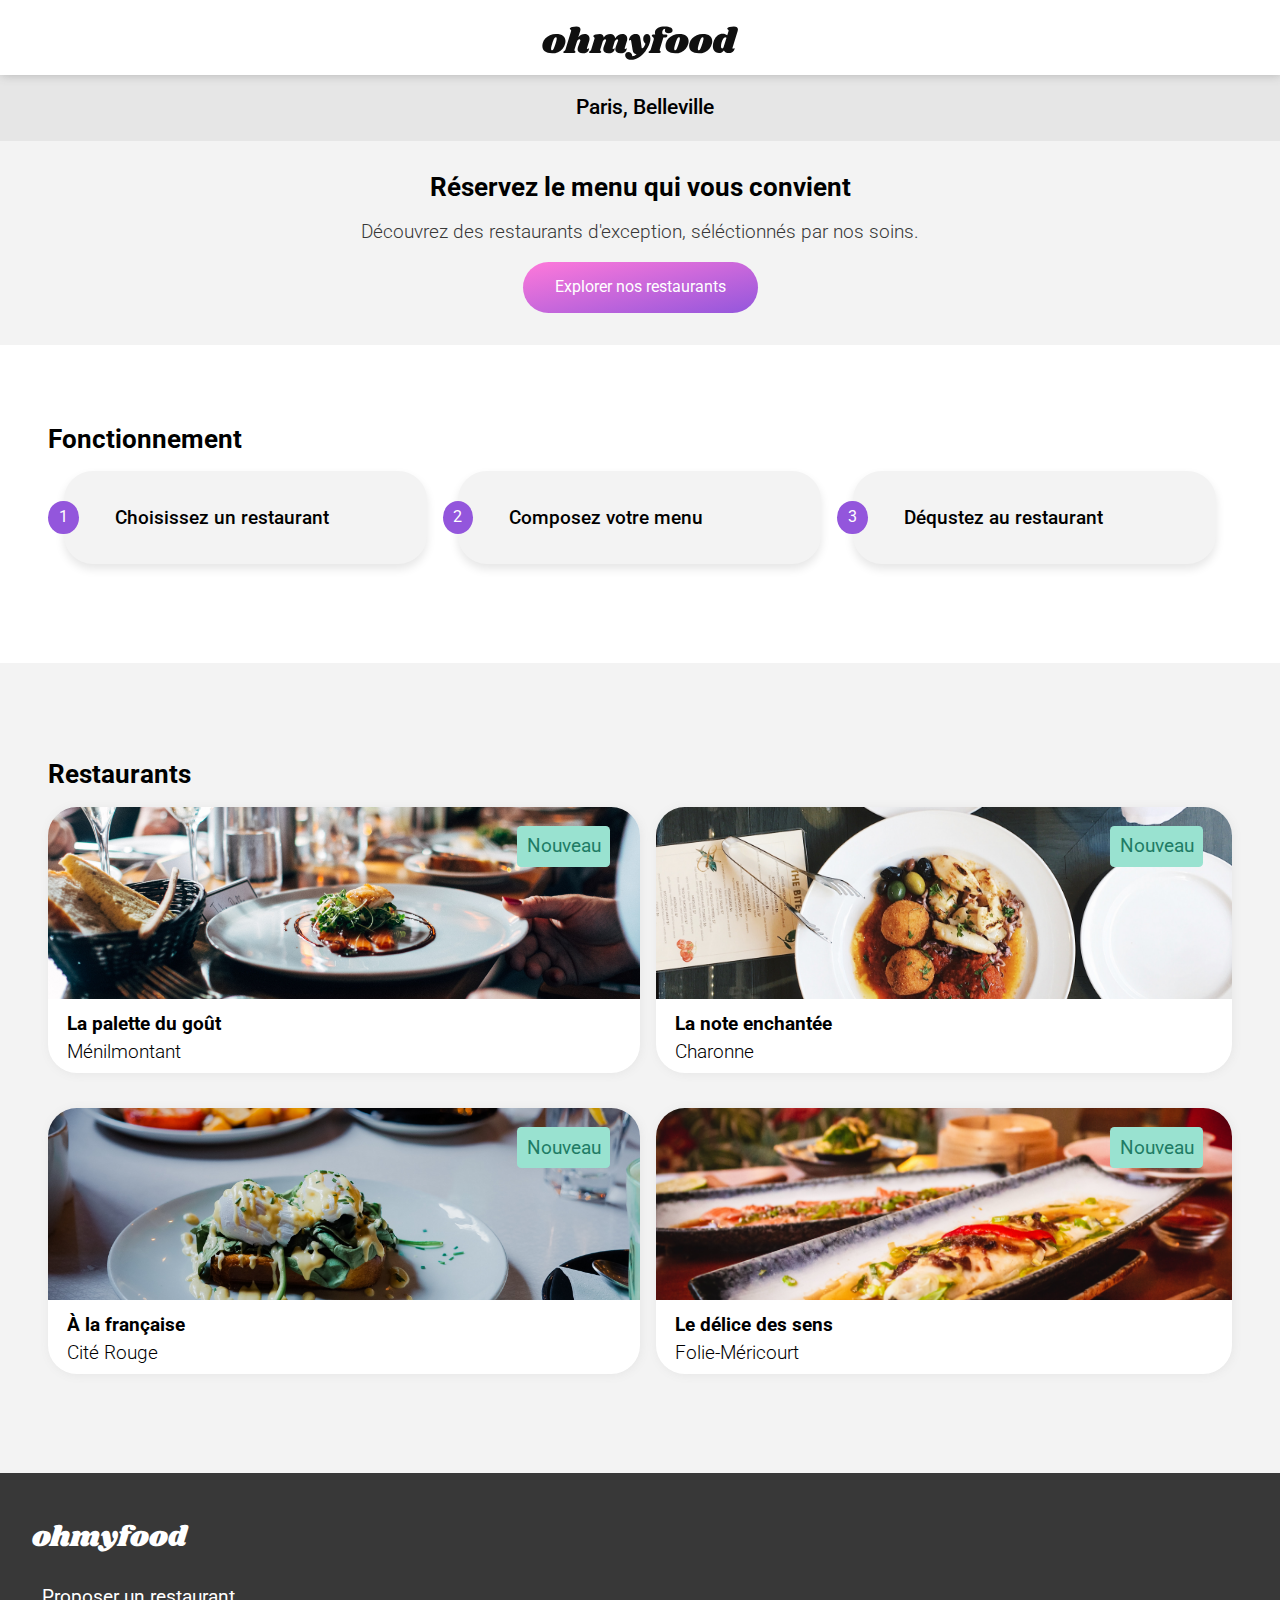
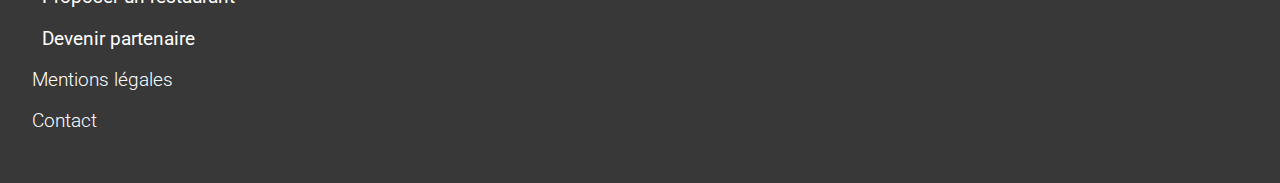
==== commit c0ebdd73: "added animation" ====
--- a/index.html
+++ b/index.html
@@ -52,83 +52,81 @@
       </main>
       <section class="fonctionnement">
         <h1>Fonctionnement</h1>
-        <a href="#" class="fonctionnement__lists">
-          <p class="fonctionnement__lists-number">1</p>
-          <div class="fonctionnement__lists-content">
-            <i class="fas fa-mobile-alt"></i>
-            <p>Choisissez un restaurant</p>
-          </div>
-        </a>
-        <a href="#" class="fonctionnement__lists">
-          <p class="fonctionnement__lists-number">2</p>
-          <div class="fonctionnement__lists-content">
-            <i class="fas fa-list-ul"></i>
-            <p>Composez votre menu</p>
-          </div>
-        </a>
-        <a href="#" class="fonctionnement__lists">
-          <p class="fonctionnement__lists-number">3</p>
-          <div class="fonctionnement__lists-content">
-            <i class="fas fa-store"></i>
-            <p>Déqustez au restaurant</p>
-          </div>
-        </a>
+        <div class="fonctionnement__wrapper">
+          <a href="#" class="fonctionnement__lists">
+            <p class="fonctionnement__lists-number">1</p>
+            <div class="fonctionnement__lists-content">
+              <i class="fas fa-mobile-alt"></i>
+              <p>Choisissez un restaurant</p>
+            </div>
+          </a>
+          <a href="#" class="fonctionnement__lists">
+            <p class="fonctionnement__lists-number">2</p>
+            <div class="fonctionnement__lists-content">
+              <i class="fas fa-list-ul"></i>
+              <p>Composez votre menu</p>
+            </div>
+          </a>
+          <a href="#" class="fonctionnement__lists">
+            <p class="fonctionnement__lists-number">3</p>
+            <div class="fonctionnement__lists-content">
+              <i class="fas fa-store"></i>
+              <p>Déqustez au restaurant</p>
+            </div>
+          </a>
+        </div>
       </section>
       <section class="restaurants">
         <h1>Restaurants</h1>
-        <a href="palette.html" class="restaurants__card">
-          <p class="absolute">Nouveau</p>
-          <img src="./assets/img/palette.jpg" alt="" />
-          <div class="restaurants__card-title">
-            <div class="restaurants__card-text">
-              <p class="restaurant__card-title--bold">La palette du goût</p>
-              <p>Ménilmontant</p>
+        <div class="restaurants__wrapper">
+          <a href="la-palette-du-gout.html" class="restaurants__card">
+            <p class="absolute">Nouveau</p>
+            <img src="./assets/img/palette.jpg" alt="" />
+            <div class="restaurants__card-title">
+              <div class="restaurants__card-text">
+                <p class="restaurant__card-title--bold">La palette du goût</p>
+                <p>Ménilmontant</p>
+              </div>
+              <div class="icon-heart">
+                <i class="far fa-heart empty"></i>
+                <i class="fas fa-heart full"></i>
+              </div>
             </div>
-            <button class="icon-heart">
-              <i class="far fa-heart empty"></i>
-              <i class="fas fa-heart full"></i>
-              <!-- <img
-                src="./assets/icons/heart-regular.svg"
-                class="empty"
-                alt=""
-              />
-              <img src="./assets/icons/heart-solid.svg" class="full" alt="" /> -->
-            </button>
-          </div>
-        </a>
-        <a href="enchantee.html" class="restaurants__card">
-          <p class="absolute">Nouveau</p>
-          <img src="./assets/img/enchantee.jpg" alt="" />
-          <div class="restaurants__card-title">
-            <div class="restaurants__card-text">
-              <p class="restaurant__card-title--bold">La note enchantée</p>
-              <p>Charonne</p>
+          </a>
+          <a href="la-note-enchantee.html" class="restaurants__card">
+            <p class="absolute">Nouveau</p>
+            <img src="./assets/img/enchantee.jpg" alt="" />
+            <div class="restaurants__card-title">
+              <div class="restaurants__card-text">
+                <p class="restaurant__card-title--bold">La note enchantée</p>
+                <p>Charonne</p>
+              </div>
+              <i class="far fa-heart"></i>
             </div>
-            <i class="far fa-heart"></i>
-          </div>
-        </a>
-        <a href="francaise.html" class="restaurants__card">
-          <p class="absolute">Nouveau</p>
-          <img src="./assets/img/francaise.jpg" alt="" />
-          <div class="restaurants__card-title">
-            <div class="restaurants__card-text">
-              <p class="restaurant__card-title--bold">À la française</p>
-              <p>Cité Rouge</p>
+          </a>
+          <a href="a-la-francaise.html" class="restaurants__card">
+            <p class="absolute">Nouveau</p>
+            <img src="./assets/img/francaise.jpg" alt="" />
+            <div class="restaurants__card-title">
+              <div class="restaurants__card-text">
+                <p class="restaurant__card-title--bold">À la française</p>
+                <p>Cité Rouge</p>
+              </div>
+              <i class="far fa-heart"></i>
             </div>
-            <i class="far fa-heart"></i>
-          </div>
-        </a>
-        <a href="delice.html" class="restaurants__card">
-          <p class="absolute">Nouveau</p>
-          <img src="./assets/img/delice.jpg" alt="" />
-          <div class="restaurants__card-title">
-            <div class="restaurants__card-text">
-              <p class="restaurant__card-title--bold">Le délice des sens</p>
-              <p>Folie-Méricourt</p>
+          </a>
+          <a href="le-delice-des-sens.html" class="restaurants__card">
+            <p class="absolute">Nouveau</p>
+            <img src="./assets/img/delice.jpg" alt="" />
+            <div class="restaurants__card-title">
+              <div class="restaurants__card-text">
+                <p class="restaurant__card-title--bold">Le délice des sens</p>
+                <p>Folie-Méricourt</p>
+              </div>
+              <i class="far fa-heart"></i>
             </div>
-            <i class="far fa-heart"></i>
-          </div>
-        </a>
+          </a>
+        </div>
       </section>
       <footer>
         <!-- <img class="logo-footer" src="./img/ohmyfood-svg.svg" alt="" /> -->
@@ -150,7 +148,7 @@
             <a href="#"><p class="footer__light">Mentions légales</p></a>
           </li>
           <li>
-            <a href="#"><p class="footer__light">Contact</p></a>
+            <a href="mailto:#"><p class="footer__light">Contact</p></a>
           </li>
         </ul>
       </footer>
--- a/assets/css/main.css
+++ b/assets/css/main.css
@@ -3,6 +3,94 @@
   font-size : ...
 }  
 */
+@keyframes opacity-bg {
+  5%, 50%, 80% {
+    background: rgba(0, 0, 0, 0.4);
+    overflow: hidden;
+  }
+  0%, 100% {
+    background: rgba(0, 0, 0, 0);
+  }
+}
+@keyframes opacity-spinner {
+  0%, 50%, 80% {
+    opacity: 1;
+  }
+  100% {
+    opacity: 0;
+  }
+}
+@-webkit-keyframes sk-rotate {
+  100% {
+    -webkit-transform: rotate(360deg);
+  }
+}
+@keyframes sk-rotate {
+  100% {
+    transform: rotate(360deg);
+    -webkit-transform: rotate(360deg);
+  }
+}
+@-webkit-keyframes sk-bounce {
+  0%, 100% {
+    -webkit-transform: scale(0);
+  }
+  50% {
+    -webkit-transform: scale(1);
+  }
+}
+@keyframes sk-bounce {
+  0%, 100% {
+    transform: scale(0);
+    -webkit-transform: scale(0);
+  }
+  50% {
+    transform: scale(1);
+    -webkit-transform: scale(1);
+  }
+}
+@keyframes z-index {
+  0%, 50%, 85% {
+    position: relative;
+    z-index: -1;
+  }
+}
+@keyframes width {
+  0% {
+    width: 90%;
+  }
+  100% {
+    width: 80%;
+  }
+}
+@keyframes visibility {
+  0% {
+    visibility: hidden;
+    opacity: 0;
+    bottom: 10px;
+  }
+  100% {
+    visibility: visible;
+    opacity: 1;
+    bottom: 0;
+  }
+}
+@keyframes slidein {
+  from {
+    margin-right: -10%;
+  }
+  to {
+    margin-right: 0%;
+  }
+}
+@keyframes rotate {
+  0% {
+    transform: rotate(0deg);
+  }
+  100% {
+    transform: rotate(360deg);
+  }
+}
 * {
   font-family: "Roboto", sans-serif;
   font-size: 1rem;
@@ -433,15 +521,6 @@
   position: absolute;
 }
 
-@keyframes opacity-bg {
-  5%, 50%, 80% {
-    background: rgba(0, 0, 0, 0.4);
-    overflow: hidden;
-  }
-  0%, 100% {
-    background: rgba(0, 0, 0, 0);
-  }
-}
 .loading-spinner-wrapper {
   display: flex;
   justify-content: center;
@@ -462,14 +541,6 @@
   opacity: 0;
 }
 
-@keyframes opacity-spinner {
-  0%, 50%, 80% {
-    opacity: 1;
-  }
-  100% {
-    opacity: 0;
-  }
-}
 .loading-spinner-dot1,
 .loading-spinner-dot2 {
   width: 60%;
@@ -494,41 +565,6 @@
   animation-delay: -1s;
 }
 
-@-webkit-keyframes sk-rotate {
-  100% {
-    -webkit-transform: rotate(360deg);
-  }
-}
-@keyframes sk-rotate {
-  100% {
-    transform: rotate(360deg);
-    -webkit-transform: rotate(360deg);
-  }
-}
-@-webkit-keyframes sk-bounce {
-  0%, 100% {
-    -webkit-transform: scale(0);
-  }
-  50% {
-    -webkit-transform: scale(1);
-  }
-}
-@keyframes sk-bounce {
-  0%, 100% {
-    transform: scale(0);
-    -webkit-transform: scale(0);
-  }
-  50% {
-    transform: scale(1);
-    -webkit-transform: scale(1);
-  }
-}
-@keyframes z-index {
-  0%, 50%, 85% {
-    position: relative;
-    z-index: -1;
-  }
-}
 .main {
   margin: 0 0 1.2rem;
   display: inline;
@@ -668,59 +704,70 @@
   margin: 0.4rem 0 0.6rem;
   font-weight: 300;
 }
-.restaurants__card-title button {
-  border: none;
-  background: none;
-  width: 3rem;
-  height: 3rem;
-  cursor: pointer;
-}
-.restaurants__card-title button i {
+.restaurants__card-title .icon-heart i {
   font-size: 1.3rem;
 }
-.restaurants__card-title button .full,
-.restaurants__card-title button .empty {
-  width: 1.3rem;
-  height: 1.3rem;
-  border-radius: 0;
-}
-.restaurants__card-title button .full {
+.restaurants__card-title .icon-heart .full {
   display: none;
+}
+.restaurants__card-title .icon-heart > .empty:hover, .restaurants__card-title .icon-heart > .empty:hover::after {
+  opacity: 0;
+}
+.restaurants__card-title .icon-heart > .empty:hover + .full {
+  display: inline-block;
+  color: transparent;
   background: linear-gradient(to top, #ff79da, #9356dc);
+  background: -webkit-linear-gradient(to top, #ff79da, #9356dc);
+  background: -moz-linear-gradient(to top, #ff79da, #9356dc);
+  -webkit-background-clip: text;
   background-clip: text;
 }
-.restaurants__card-title button:hover .empty {
-  display: none;
-}
-.restaurants__card-title button:hover > .full {
-  display: inline;
-  animation: fill-icon 0.5s ease-in;
-}
-
-@keyframes fill-icon-translate {
+
+@keyframes fill-icon {
   0% {
+    background-clip: text;
     background: linear-gradient(to top, #ff79da, #9356dc);
-    background-clip: text;
   }
   100% {
     background: linear-gradient(to top, #ff79da, #9356dc);
     background-clip: text;
   }
 }
-@keyframes fill-icon {
-  0% {
-    color: transparent;
-  }
-  80%, 100% {
-    background: linear-gradient(to top, #ff79da, #9356dc);
-    background-clip: text;
-  }
-}
-.restaurants > .restaurants__card > .restaurants__card-title > .restaurants__card-text > .restaurant__card-title--bold {
+.restaurants > .restaurants__wrapper > .restaurants__card > .restaurants__card-title > .restaurants__card-text > .restaurant__card-title--bold {
   font-weight: 700;
   margin: 0.6rem 0 0;
 }
 
+@media only screen and (min-width: 768px) {
+  .fonctionnement {
+    margin: 4rem 2rem;
+  }
+
+  .restaurants {
+    padding: 4rem 2rem;
+  }
+}
+@media only screen and (min-width: 1200px) {
+  .fonctionnement {
+    margin: 5rem 3rem;
+  }
+  .fonctionnement__wrapper {
+    display: flex;
+    justify-content: space-around;
+  }
+  .fonctionnement__wrapper a {
+    margin-right: 1rem;
+  }
+
+  .restaurants {
+    padding: 5rem 3rem;
+  }
+  .restaurants__wrapper {
+    display: grid;
+    grid-template-columns: repeat(2, minmax(auto, 50%));
+    grid-gap: 1rem;
+  }
+}
 .main-img {
   position: relative;
   z-index: -1;
@@ -768,7 +815,7 @@
   margin-bottom: 3rem;
 }
 .menu__card-list-text {
-  width: 71vw;
+  width: 82%;
 }
 .menu__card-list-text p {
   overflow: hidden;
@@ -791,20 +838,21 @@
   width: 100%;
 }
 .menu__card-list a .price {
-  padding-right: 1.2rem;
+  width: 1rem;
 }
 .menu__card-list a:hover {
   box-shadow: 1px 1px 10px #b2b2b2;
   overflow: hidden;
   transition: all 0.5s ease-in;
 }
-.menu__card-list a:hover .juscon .menu__card-list-text {
-  width: 55vw;
+.menu__card-list a:hover .juscon {
+  width: 80%;
+  animation: width 0.5s;
 }
 .menu__card-list a:hover .animation {
   display: inline-block;
   background-color: #99e2d0;
-  padding: 1.74rem 1.2rem;
+  padding: 1.6rem 1.2rem;
   border-radius: 0 20px 20px 0;
   animation: slidein 0.5s;
 }
@@ -812,22 +860,6 @@
   color: #fff;
   animation: rotate 0.5s;
 }
-@keyframes slidein {
-  from {
-    margin-right: -10%;
-  }
-  to {
-    margin-right: 0%;
-  }
-}
-@keyframes rotate {
-  0% {
-    transform: rotate(0deg);
-  }
-  100% {
-    transform: rotate(360deg);
-  }
-}
 .menu__card-list a .menu__card-list {
   align-items: last baseline;
   display: flex;
@@ -835,9 +867,11 @@
 .menu__card-list a .price {
   font-size: 1.1rem;
   font-weight: 700;
+  margin: 0;
+  width: 2.5rem;
 }
 .menu__card-list a .menu__card-list-text {
-  padding: 0.6rem 1.2rem 0.6rem 0.6rem;
+  padding: 0.6rem 0 0.6rem 0.6rem;
 }
 .menu__card-list a .menu__card-list-text p {
   margin: 0.4rem 0 0 0;
@@ -855,6 +889,9 @@
 
 .menu__card-list a .animation {
   display: none;
+}
+.menu__card-list a .animation i {
+  font-size: 1.4rem;
 }
 
 .menu form {
@@ -877,4 +914,38 @@
   transition: all 0.2s ease;
 }
 
+.menu__card {
+  opacity: 1;
+  position: relative;
+}
+
+.entree {
+  animation: visibility 0.8s ease-in 0.5s;
+}
+
+.plats {
+  animation: visibility 0.8s ease-in 0.7s;
+}
+
+.desserts {
+  animation: visibility 0.8s ease-in 1s;
+}
+
+@media only screen and (min-width: 768px) {
+  .menu {
+    padding: 1.2rem 2rem;
+  }
+  .menu__card-list-text {
+    width: 90%;
+  }
+  .menu__card-list a:hover .juscon {
+    width: 100%;
+  }
+}
+@media only screen and (min-width: 1200px) {
+  .menu {
+    padding: 1.2rem 3rem;
+  }
+}
+
 /*# sourceMappingURL=main.css.map */
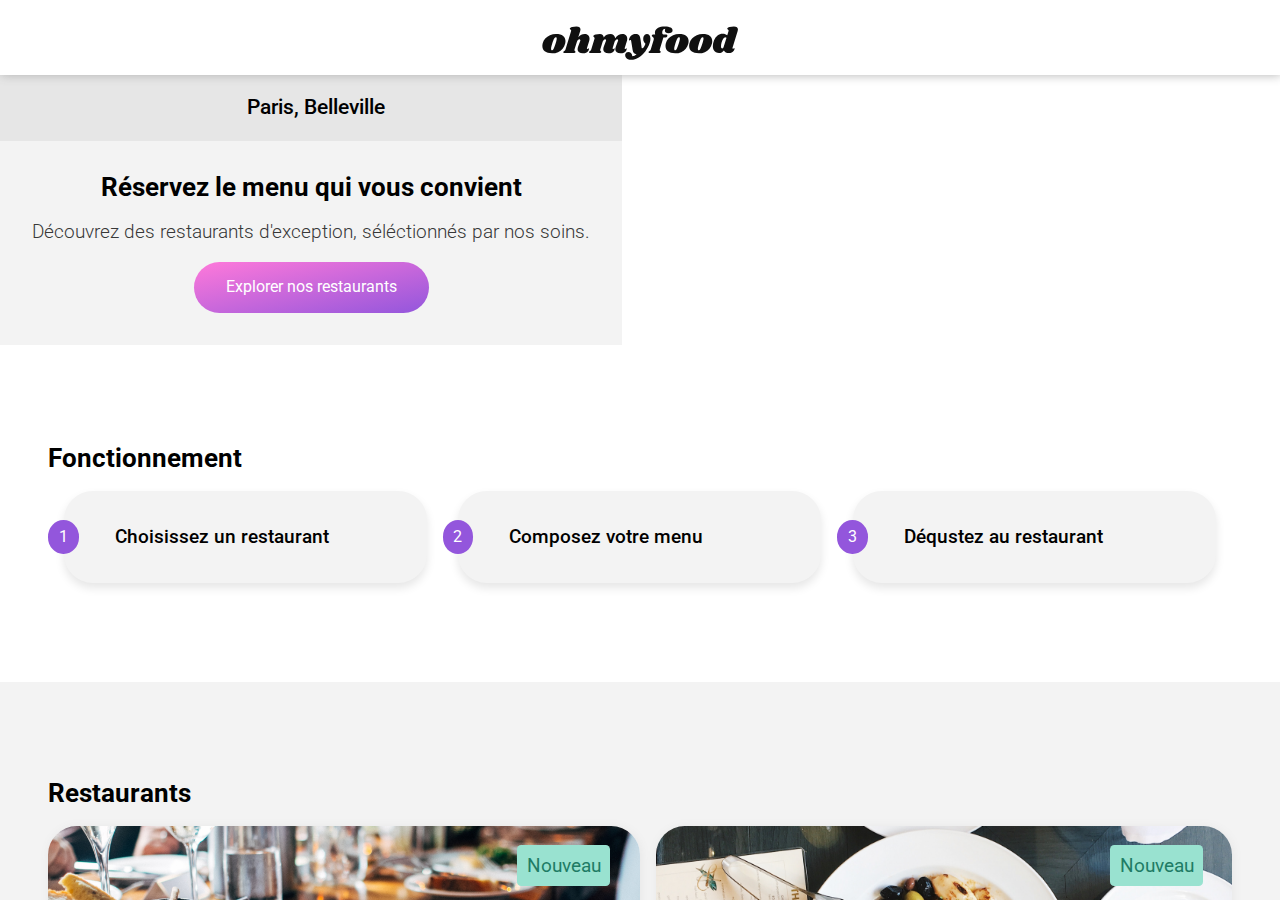
==== commit 7f0a7fbc: "modified loading-spinner" ====
--- a/index.html
+++ b/index.html
@@ -21,15 +21,12 @@
     />
   </head>
   <body>
-    <!-- <div class="loading-spinner-none"> -->
-    <!-- </div> -->
     <div class="loading-spinner">
-      <div class="loading-spinner-wrapper">
-        <div class="loading-spinner-container">
-          <div class="loading-spinner-dot1"></div>
-          <div class="loading-spinner-dot2"></div>
-        </div>
+      <div class="loading-spinner-container">
+        <div class="loading-spinner-dot1"></div>
+        <div class="loading-spinner-dot2"></div>
       </div>
+      <!-- </div> -->
       <header>
         <a href="index.html" class="header__logo">
           <img src="./assets/img/ohmyfood-svg.svg" alt="" />
@@ -101,7 +98,10 @@
                 <p class="restaurant__card-title--bold">La note enchantée</p>
                 <p>Charonne</p>
               </div>
-              <i class="far fa-heart"></i>
+              <div class="icon-heart">
+                <i class="far fa-heart empty"></i>
+                <i class="fas fa-heart full"></i>
+              </div>
             </div>
           </a>
           <a href="a-la-francaise.html" class="restaurants__card">
@@ -112,7 +112,10 @@
                 <p class="restaurant__card-title--bold">À la française</p>
                 <p>Cité Rouge</p>
               </div>
-              <i class="far fa-heart"></i>
+              <div class="icon-heart">
+                <i class="far fa-heart empty"></i>
+                <i class="fas fa-heart full"></i>
+              </div>
             </div>
           </a>
           <a href="le-delice-des-sens.html" class="restaurants__card">
@@ -123,13 +126,15 @@
                 <p class="restaurant__card-title--bold">Le délice des sens</p>
                 <p>Folie-Méricourt</p>
               </div>
-              <i class="far fa-heart"></i>
+              <div class="icon-heart">
+                <i class="far fa-heart empty"></i>
+                <i class="fas fa-heart full"></i>
+              </div>
             </div>
           </a>
         </div>
       </section>
       <footer>
-        <!-- <img class="logo-footer" src="./img/ohmyfood-svg.svg" alt="" /> -->
         <a href="#">
           <p class="footer-logo">ohmyfood</p>
         </a>
--- a/assets/css/main.css
+++ b/assets/css/main.css
@@ -6,9 +6,9 @@
 @keyframes opacity-bg {
   5%, 50%, 80% {
     background: rgba(0, 0, 0, 0.4);
+  }
+  0%, 100% {
     overflow: hidden;
-  }
-  0%, 100% {
     background: rgba(0, 0, 0, 0);
   }
 }
@@ -18,6 +18,11 @@
   }
   100% {
     opacity: 0;
+  }
+}
+@keyframes z-index-spinner {
+  0%, 100% {
+    z-index: 1;
   }
 }
 @-webkit-keyframes sk-rotate {
@@ -67,7 +72,7 @@
   0% {
     visibility: hidden;
     opacity: 0;
-    bottom: 10px;
+    bottom: -10px;
   }
   100% {
     visibility: visible;
@@ -89,6 +94,22 @@
   }
   100% {
     transform: rotate(360deg);
+  }
+}
+@keyframes show-heart {
+  0% {
+    opacity: 0;
+  }
+  100% {
+    opacity: 1;
+  }
+}
+@keyframes hide-heart {
+  0% {
+    opacity: 1;
+  }
+  100% {
+    opacity: 0;
   }
 }
 * {
@@ -515,15 +536,13 @@
 
 .loading-spinner {
   height: 100vh;
-  width: 100vw;
+  width: 100%;
   background: rgba(0, 0, 0, 0);
-  animation: 3s none opacity-bg;
-  position: absolute;
-}
-
-.loading-spinner-wrapper {
-  display: flex;
-  justify-content: center;
+  animation: 3s none opacity-bg, 2s opacity-spinner;
+  -moz-animation: 3s none opacity-bg;
+  -webkit-animation: 3s none opacity-bg;
+  overflow: hidden;
+  display: block;
 }
 
 .loading-spinner-container {
@@ -531,22 +550,21 @@
   width: 40px;
   height: 40px;
   top: 50%;
+  left: 50%;
+  display: inline-block;
   position: absolute;
-  display: flex;
-  text-align: center;
-  justify-content: center;
-  align-items: center;
   -webkit-animation: 3s none sk-rotate;
-  animation: 3s none sk-rotate, 3s none opacity-spinner;
+  -moz-animation: 3s none sk-rotate;
+  animation: 3s none sk-rotate, 3s none opacity-spinner, z-index-spinner 3s;
   opacity: 0;
 }
 
 .loading-spinner-dot1,
 .loading-spinner-dot2 {
-  width: 60%;
-  height: 60%;
+  width: 50%;
+  height: 50%;
   display: inline-block;
-  position: absolute;
+  position: relative;
   top: 0;
   border-radius: 100%;
   -webkit-animation: 2s ease-in-out infinite sk-bouce;
@@ -565,10 +583,17 @@
   animation-delay: -1s;
 }
 
+.main,
+.fonctionnement,
+.restaurants {
+  animation: z-index 3s;
+  -webkit-animation: z-index 3s;
+  -moz-animation: z-index 3s;
+}
+
 .main {
   margin: 0 0 1.2rem;
-  display: inline;
-  animation: z-index 3s;
+  display: inline-block;
 }
 .main__location {
   display: flex;
@@ -613,7 +638,6 @@
 
 .fonctionnement {
   margin: 3rem 1rem;
-  animation: z-index 3s;
 }
 .fonctionnement__lists {
   display: flex;
@@ -664,7 +688,7 @@
   background-color: #f3f3f3;
   padding: 3rem 1rem;
   position: relative;
-  z-index: -1;
+  z-index: 0;
 }
 .restaurants__card {
   position: relative;
@@ -704,16 +728,24 @@
   margin: 0.4rem 0 0.6rem;
   font-weight: 300;
 }
+.restaurants__card-title .icon-heart {
+  display: flex;
+}
 .restaurants__card-title .icon-heart i {
   font-size: 1.3rem;
 }
+.restaurants__card-title .icon-heart .empty {
+  margin-right: -21px;
+  z-index: 1;
+}
 .restaurants__card-title .icon-heart .full {
-  display: none;
-}
-.restaurants__card-title .icon-heart > .empty:hover, .restaurants__card-title .icon-heart > .empty:hover::after {
   opacity: 0;
 }
+.restaurants__card-title .icon-heart > .empty:hover {
+  animation: hide-heart forwards 1s;
+}
 .restaurants__card-title .icon-heart > .empty:hover + .full {
+  animation: show-heart forwards 1s;
   display: inline-block;
   color: transparent;
   background: linear-gradient(to top, #ff79da, #9356dc);
@@ -723,16 +755,6 @@
   background-clip: text;
 }
 
-@keyframes fill-icon {
-  0% {
-    background-clip: text;
-    background: linear-gradient(to top, #ff79da, #9356dc);
-  }
-  100% {
-    background: linear-gradient(to top, #ff79da, #9356dc);
-    background-clip: text;
-  }
-}
 .restaurants > .restaurants__wrapper > .restaurants__card > .restaurants__card-title > .restaurants__card-text > .restaurant__card-title--bold {
   font-weight: 700;
   margin: 0.6rem 0 0;
@@ -811,6 +833,34 @@
   width: 100%;
 }
 
+.menu .icon-heart {
+  display: flex;
+}
+.menu .icon-heart i {
+  font-size: 1.3rem;
+}
+.menu .icon-heart .empty {
+  margin-right: -21px;
+  z-index: 1;
+}
+.menu .icon-heart .full {
+  opacity: 0;
+}
+.menu .icon-heart > .empty:hover {
+  animation: hide-heart forwards 1s;
+  cursor: pointer;
+}
+.menu .icon-heart > .empty:hover + .full {
+  animation: show-heart forwards 1s;
+  display: inline-block;
+  color: transparent;
+  background: linear-gradient(to top, #ff79da, #9356dc);
+  background: -webkit-linear-gradient(to top, #ff79da, #9356dc);
+  background: -moz-linear-gradient(to top, #ff79da, #9356dc);
+  -webkit-background-clip: text;
+  background-clip: text;
+}
+
 .menu__card-list {
   margin-bottom: 3rem;
 }
@@ -924,11 +974,11 @@
 }
 
 .plats {
-  animation: visibility 0.8s ease-in 0.7s;
+  animation: visibility 0.8s ease-in 1s;
 }
 
 .desserts {
-  animation: visibility 0.8s ease-in 1s;
+  animation: visibility 0.8s ease-in 1.5s;
 }
 
 @media only screen and (min-width: 768px) {
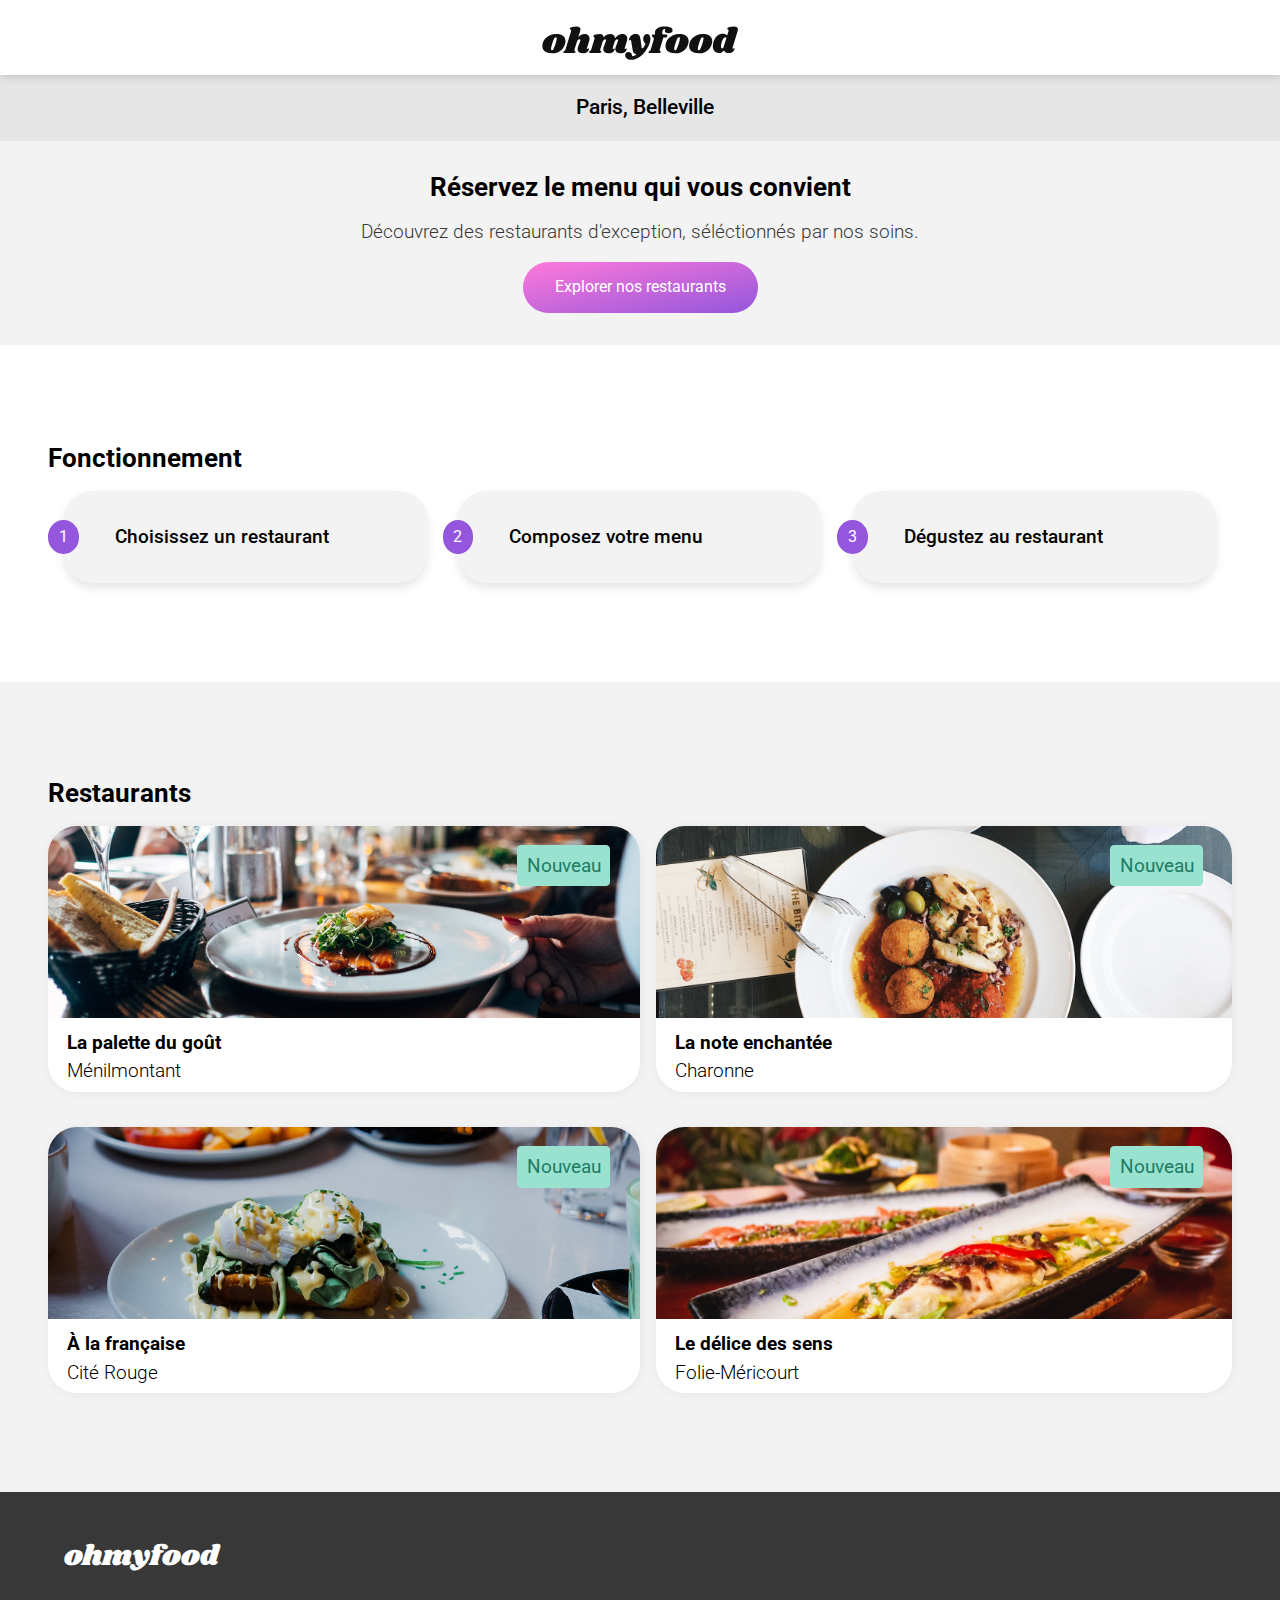
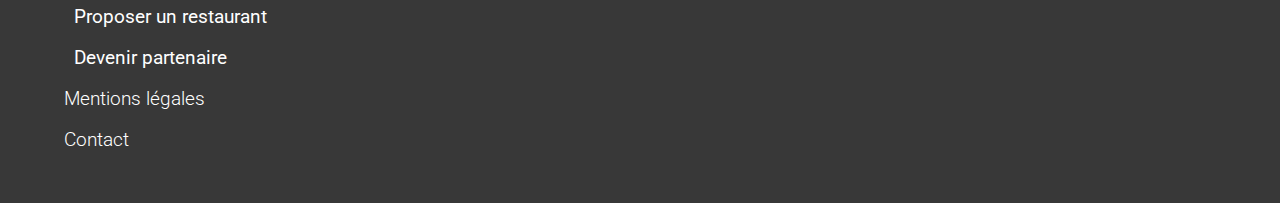
==== commit d56690ec: "modified html" ====
--- a/index.html
+++ b/index.html
@@ -68,7 +68,7 @@
             <p class="fonctionnement__lists-number">3</p>
             <div class="fonctionnement__lists-content">
               <i class="fas fa-store"></i>
-              <p>Déqustez au restaurant</p>
+              <p>Dégustez au restaurant</p>
             </div>
           </a>
         </div>
--- a/assets/css/main.css
+++ b/assets/css/main.css
@@ -511,6 +511,16 @@
   font-weight: 300;
 }
 
+@media only screen and (min-width: 768px) {
+  footer {
+    padding: 2rem 3rem;
+  }
+}
+@media only screen and (min-width: 1200px) {
+  footer {
+    padding: 2rem 4rem;
+  }
+}
 header {
   display: flex;
   position: relative;
@@ -541,8 +551,8 @@
   animation: 3s none opacity-bg, 2s opacity-spinner;
   -moz-animation: 3s none opacity-bg;
   -webkit-animation: 3s none opacity-bg;
-  overflow: hidden;
   display: block;
+  background: rgba(0, 0, 0, 0);
 }
 
 .loading-spinner-container {
@@ -594,6 +604,7 @@
 .main {
   margin: 0 0 1.2rem;
   display: inline-block;
+  width: 100%;
 }
 .main__location {
   display: flex;
@@ -865,7 +876,7 @@
   margin-bottom: 3rem;
 }
 .menu__card-list-text {
-  width: 82%;
+  width: 80%;
 }
 .menu__card-list-text p {
   overflow: hidden;
@@ -917,8 +928,10 @@
 .menu__card-list a .price {
   font-size: 1.1rem;
   font-weight: 700;
-  margin: 0;
+  margin: 0 0 0.6rem 0;
   width: 2.5rem;
+  display: flex;
+  align-self: flex-end;
 }
 .menu__card-list a .menu__card-list-text {
   padding: 0.6rem 0 0.6rem 0.6rem;
